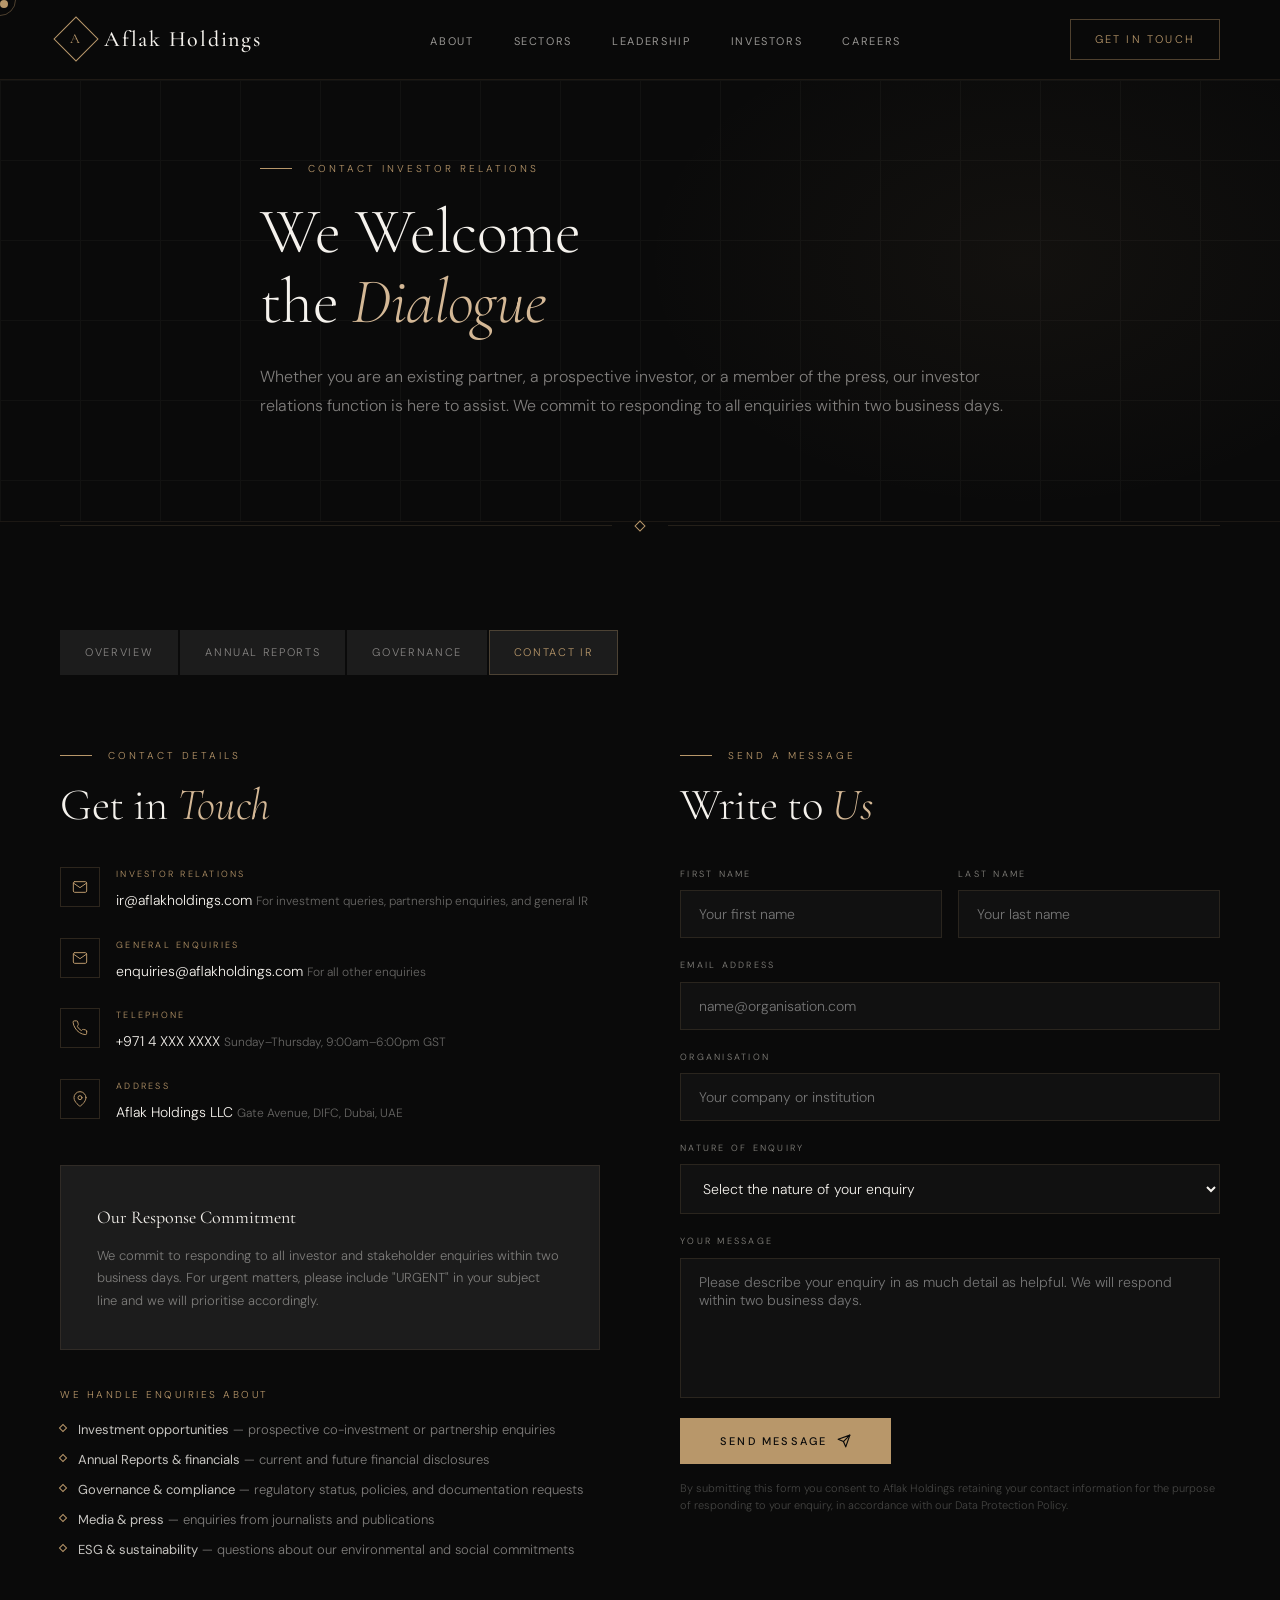
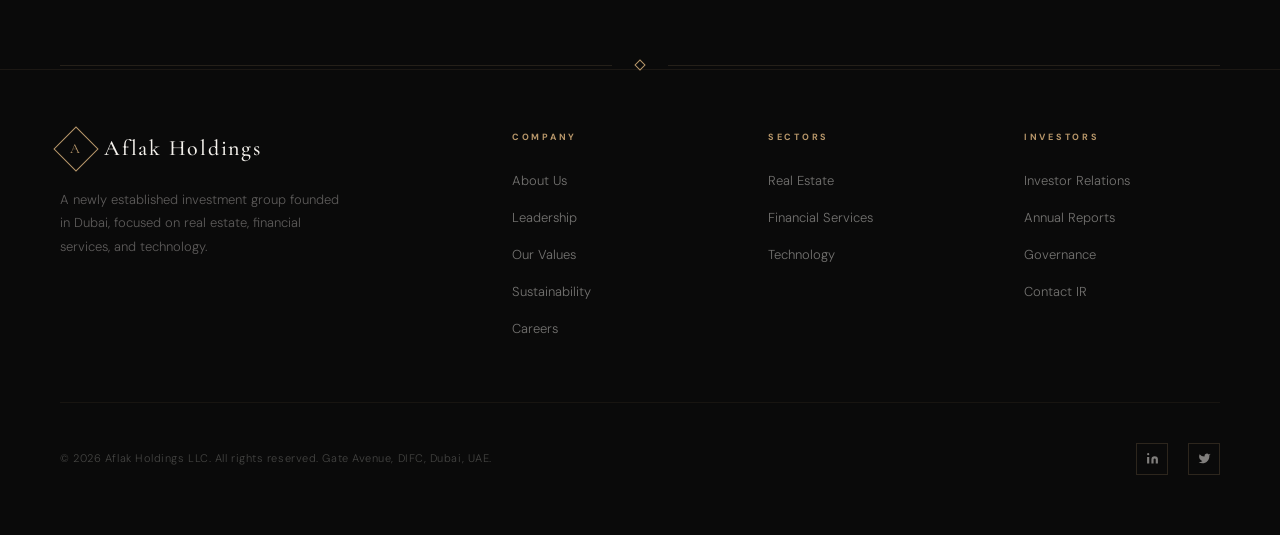
==== contact-ir.html @ 6c9a850c "Add files via upload" ====
<!DOCTYPE html>
<html lang="en">
<head>
<meta charset="UTF-8">
<meta name="viewport" content="width=device-width, initial-scale=1.0">
<title>Contact IR — Aflak Holdings</title>
<link rel="preconnect" href="https://fonts.googleapis.com">
<link rel="preconnect" href="https://fonts.gstatic.com" crossorigin>
<link href="https://fonts.googleapis.com/css2?family=Cormorant+Garamond:ital,wght@0,300;0,400;0,500;1,300;1,400&family=DM+Sans:wght@300;400;500&display=swap" rel="stylesheet">
<link rel="stylesheet" href="shared.css">
<style>
  .ir-nav { display:flex;gap:2px;margin-bottom:72px;flex-wrap:wrap; }
  .ir-nav a { padding:12px 24px;font-size:11px;letter-spacing:.15em;text-transform:uppercase;text-decoration:none;background:var(--charcoal);color:rgba(245,242,237,.5);transition:all .3s;border:1px solid transparent; }
  .ir-nav a.active,.ir-nav a:hover { color:var(--gold);border-color:rgba(184,151,106,.3); }

  .contact-layout { display:grid;grid-template-columns:1fr 1fr;gap:80px;align-items:start; }

  .contact-detail-block { display:flex;flex-direction:column;gap:24px; }
  .contact-detail-item { display:flex;gap:16px;align-items:flex-start; }
  .cd-icon { width:40px;height:40px;border:1px solid rgba(184,151,106,.2);display:flex;align-items:center;justify-content:center;flex-shrink:0; }
  .cd-icon svg { width:16px;height:16px;stroke:var(--gold);fill:none;stroke-width:1.5;stroke-linecap:round;stroke-linejoin:round; }
  .cd-label { font-size:9px;letter-spacing:.25em;text-transform:uppercase;color:var(--gold);margin-bottom:4px;display:block; }
  .cd-val { font-size:14px;color:var(--warm-white); }
  .cd-sub { font-size:12px;color:rgba(245,242,237,.4);margin-top:2px; }

  .response-sla {
    background: var(--charcoal);
    border: 1px solid rgba(184,151,106,.12);
    padding: 36px;
    margin-top: 40px;
  }
  .response-sla h4 { font-family:var(--serif);font-size:18px;font-weight:400;color:var(--warm-white);margin-bottom:12px; }
  .response-sla p { font-size:13px;color:rgba(245,242,237,.45);line-height:1.75; }

  .enquiry-types { display:flex;flex-direction:column;gap:8px;margin-top:36px; }
  .enquiry-type { display:flex;gap:12px;align-items:flex-start; }
  .et-diamond { width:6px;height:6px;border:1px solid var(--gold);transform:rotate(45deg);flex-shrink:0;margin-top:6px; }
  .et-text { font-size:13px;color:rgba(245,242,237,.5); }
  .et-text strong { color:rgba(245,242,237,.8);font-weight:400; }

  @media(max-width:1024px){ .contact-layout{grid-template-columns:1fr;gap:60px;} }
</style>
</head>
<body>

<div class="page-hero">
  <div class="page-hero-bg"></div>
  <div class="page-hero-grid"></div>
  <div class="page-hero-inner full">
    <div class="fade-in">
      <div class="eyebrow"><div class="eyebrow-line"></div><span>Contact Investor Relations</span></div>
      <h1>We Welcome<br>the <em>Dialogue</em></h1>
      <p class="page-hero-desc">Whether you are an existing partner, a prospective investor, or a member of the press, our investor relations function is here to assist. We commit to responding to all enquiries within two business days.</p>
    </div>
  </div>
</div>

<div class="divider"><div class="divider-line"></div><div class="divider-diamond"></div><div class="divider-line"></div></div>

<section>
  <div class="section-inner">
    <div class="ir-nav">
      <a href="investor-relations.html">Overview</a>
      <a href="annual-reports.html">Annual Reports</a>
      <a href="governance.html">Governance</a>
      <a href="contact-ir.html" class="active">Contact IR</a>
    </div>

    <div class="contact-layout">

      <!-- Left: contact details -->
      <div>
        <div class="section-eyebrow"><div class="section-eyebrow-line"></div><span>Contact Details</span></div>
        <h2 style="margin-bottom:36px;">Get in <em>Touch</em></h2>
        <div class="contact-detail-block">
          <div class="contact-detail-item">
            <div class="cd-icon"><svg viewBox="0 0 24 24"><path d="M4 4h16c1.1 0 2 .9 2 2v12c0 1.1-.9 2-2 2H4c-1.1 0-2-.9-2-2V6c0-1.1.9-2 2-2z"/><polyline points="22,6 12,13 2,6"/></svg></div>
            <div>
              <span class="cd-label">Investor Relations</span>
              <span class="cd-val"><a href="mailto:ir@aflakholdings.com" style="color:var(--warm-white);text-decoration:none;">ir@aflakholdings.com</a></span>
              <span class="cd-sub">For investment queries, partnership enquiries, and general IR</span>
            </div>
          </div>
          <div class="contact-detail-item">
            <div class="cd-icon"><svg viewBox="0 0 24 24"><path d="M4 4h16c1.1 0 2 .9 2 2v12c0 1.1-.9 2-2 2H4c-1.1 0-2-.9-2-2V6c0-1.1.9-2 2-2z"/><polyline points="22,6 12,13 2,6"/></svg></div>
            <div>
              <span class="cd-label">General Enquiries</span>
              <span class="cd-val"><a href="mailto:enquiries@aflakholdings.com" style="color:var(--warm-white);text-decoration:none;">enquiries@aflakholdings.com</a></span>
              <span class="cd-sub">For all other enquiries</span>
            </div>
          </div>
          <div class="contact-detail-item">
            <div class="cd-icon"><svg viewBox="0 0 24 24"><path d="M22 16.92v3a2 2 0 0 1-2.18 2 19.79 19.79 0 0 1-8.63-3.07A19.5 19.5 0 0 1 4.69 12 19.79 19.79 0 0 1 1.62 3.38 2 2 0 0 1 3.6 1.27h3a2 2 0 0 1 2 1.72c.127.96.361 1.903.7 2.81a2 2 0 0 1-.45 2.11L8.09 9.91a16 16 0 0 0 6 6l1.27-1.27a2 2 0 0 1 2.11-.45c.907.339 1.85.573 2.81.7A2 2 0 0 1 22 16.92z"/></svg></div>
            <div>
              <span class="cd-label">Telephone</span>
              <span class="cd-val">+971 4 XXX XXXX</span>
              <span class="cd-sub">Sunday–Thursday, 9:00am–6:00pm GST</span>
            </div>
          </div>
          <div class="contact-detail-item">
            <div class="cd-icon"><svg viewBox="0 0 24 24"><path d="M21 10c0 7-9 13-9 13s-9-6-9-13a9 9 0 0 1 18 0z"/><circle cx="12" cy="10" r="3"/></svg></div>
            <div>
              <span class="cd-label">Address</span>
              <span class="cd-val">Aflak Holdings LLC</span>
              <span class="cd-sub">Gate Avenue, DIFC, Dubai, UAE</span>
            </div>
          </div>
        </div>

        <div class="response-sla">
          <h4>Our Response Commitment</h4>
          <p>We commit to responding to all investor and stakeholder enquiries within two business days. For urgent matters, please include "URGENT" in your subject line and we will prioritise accordingly.</p>
        </div>

        <div class="enquiry-types" style="margin-top:36px;">
          <p style="font-size:10px;letter-spacing:.25em;text-transform:uppercase;color:var(--gold);margin-bottom:8px;">We Handle Enquiries About</p>
          <div class="enquiry-type"><div class="et-diamond"></div><div class="et-text"><strong>Investment opportunities</strong> — prospective co-investment or partnership enquiries</div></div>
          <div class="enquiry-type"><div class="et-diamond"></div><div class="et-text"><strong>Annual Reports & financials</strong> — current and future financial disclosures</div></div>
          <div class="enquiry-type"><div class="et-diamond"></div><div class="et-text"><strong>Governance & compliance</strong> — regulatory status, policies, and documentation requests</div></div>
          <div class="enquiry-type"><div class="et-diamond"></div><div class="et-text"><strong>Media & press</strong> — enquiries from journalists and publications</div></div>
          <div class="enquiry-type"><div class="et-diamond"></div><div class="et-text"><strong>ESG & sustainability</strong> — questions about our environmental and social commitments</div></div>
        </div>
      </div>

      <!-- Right: form -->
      <div>
        <div class="section-eyebrow"><div class="section-eyebrow-line"></div><span>Send a Message</span></div>
        <h2 style="margin-bottom:36px;">Write to <em>Us</em></h2>
        <div class="form-row">
          <div class="form-group"><label>First Name</label><input type="text" placeholder="Your first name"></div>
          <div class="form-group"><label>Last Name</label><input type="text" placeholder="Your last name"></div>
        </div>
        <div class="form-group"><label>Email Address</label><input type="email" placeholder="name@organisation.com"></div>
        <div class="form-group"><label>Organisation</label><input type="text" placeholder="Your company or institution"></div>
        <div class="form-group">
          <label>Nature of Enquiry</label>
          <select>
            <option value="">Select the nature of your enquiry</option>
            <option>Investment Partnership / Co-investment</option>
            <option>Annual Reports & Financial Information</option>
            <option>Governance & Compliance</option>
            <option>ESG & Sustainability</option>
            <option>Media & Press</option>
            <option>General Investor Enquiry</option>
            <option>Other</option>
          </select>
        </div>
        <div class="form-group"><label>Your Message</label><textarea placeholder="Please describe your enquiry in as much detail as helpful. We will respond within two business days."></textarea></div>
        <button class="form-submit" type="button">
          Send Message
          <svg width="14" height="14" viewBox="0 0 24 24" fill="none" stroke="currentColor" stroke-width="2" stroke-linecap="round" stroke-linejoin="round"><line x1="22" y1="2" x2="11" y2="13"/><polygon points="22 2 15 22 11 13 2 9 22 2"/></svg>
        </button>
        <p style="font-size:11px;color:rgba(245,242,237,.25);margin-top:16px;line-height:1.6;">By submitting this form you consent to Aflak Holdings retaining your contact information for the purpose of responding to your enquiry, in accordance with our Data Protection Policy.</p>
      </div>
    </div>
  </div>
</section>

<script src="shared.js"></script>
</body>
</html>
---- shared.css ----
*, *::before, *::after { margin: 0; padding: 0; box-sizing: border-box; }

:root {
  --gold: #B8976A;
  --gold-light: #D4B896;
  --gold-dark: #8A6E4A;
  --obsidian: #0A0A0A;
  --off-black: #111111;
  --charcoal: #1C1C1C;
  --slate: #2A2A2A;
  --warm-white: #F5F2ED;
  --cream: #EDE9E1;
  --muted: #888680;
  --serif: 'Cormorant Garamond', Georgia, serif;
  --sans: 'DM Sans', system-ui, sans-serif;
  --nav-height: 80px;
}

html { scroll-behavior: smooth; }

body {
  background: var(--obsidian);
  color: var(--warm-white);
  font-family: var(--sans);
  font-weight: 300;
  overflow-x: hidden;
  line-height: 1.7;
}

/* CURSOR */
.cursor { width:8px;height:8px;background:var(--gold);border-radius:50%;position:fixed;pointer-events:none;z-index:9999;transition:transform .15s ease,opacity .3s; }
.cursor-ring { width:32px;height:32px;border:1px solid rgba(184,151,106,.4);border-radius:50%;position:fixed;pointer-events:none;z-index:9998;transition:transform .4s cubic-bezier(.23,1,.32,1),opacity .3s; }

/* NAV */
nav {
  position: fixed;
  top: 0; left: 0; right: 0;
  height: var(--nav-height);
  display: flex;
  align-items: center;
  justify-content: space-between;
  padding: 0 60px;
  z-index: 1000;
  transition: background 0.6s ease, border-bottom 0.6s ease;
  background: rgba(10,10,10,0.96);
  backdrop-filter: blur(20px);
  border-bottom: 1px solid rgba(184,151,106,0.12);
}
.nav-logo {
  font-family: var(--serif);
  font-size: 22px;
  font-weight: 500;
  letter-spacing: 0.08em;
  color: var(--warm-white);
  text-decoration: none;
  display: flex;
  align-items: center;
  gap: 12px;
}
.nav-logo-mark {
  width: 32px; height: 32px;
  border: 1px solid var(--gold);
  display: flex; align-items: center; justify-content: center;
  transform: rotate(45deg);
  flex-shrink: 0;
}
.nav-logo-mark span {
  transform: rotate(-45deg);
  font-family: var(--serif);
  font-size: 14px;
  color: var(--gold);
  font-weight: 400;
}
.nav-links {
  display: flex;
  gap: 40px;
  list-style: none;
}
.nav-links a {
  font-size: 11px;
  font-weight: 400;
  letter-spacing: 0.15em;
  text-transform: uppercase;
  color: rgba(245,242,237,0.6);
  text-decoration: none;
  transition: color 0.3s;
  position: relative;
}
.nav-links a::after {
  content: '';
  position: absolute;
  bottom: -4px; left: 0;
  width: 0; height: 1px;
  background: var(--gold);
  transition: width 0.3s ease;
}
.nav-links a:hover, .nav-links a.active { color: var(--warm-white); }
.nav-links a:hover::after, .nav-links a.active::after { width: 100%; }
.nav-cta {
  font-size: 11px;
  letter-spacing: 0.2em;
  text-transform: uppercase;
  color: var(--gold);
  text-decoration: none;
  border: 1px solid rgba(184,151,106,0.4);
  padding: 10px 24px;
  transition: all 0.3s;
}
.nav-cta:hover { background: var(--gold); color: var(--obsidian); border-color: var(--gold); }

/* PAGE HERO (inner pages) */
.page-hero {
  padding: 160px 60px 100px;
  position: relative;
  overflow: hidden;
  border-bottom: 1px solid rgba(184,151,106,0.1);
}
.page-hero-bg {
  position: absolute;
  inset: 0;
  background: radial-gradient(ellipse 50% 80% at 80% 50%, rgba(184,151,106,0.05) 0%, transparent 60%);
}
.page-hero-grid {
  position: absolute;
  inset: 0;
  opacity: 0.03;
  background-image: linear-gradient(rgba(245,242,237,1) 1px, transparent 1px), linear-gradient(90deg, rgba(245,242,237,1) 1px, transparent 1px);
  background-size: 80px 80px;
}
.page-hero-inner {
  max-width: 1200px;
  margin: 0 auto;
  position: relative;
  z-index: 2;
  display: grid;
  grid-template-columns: 1fr 1fr;
  gap: 80px;
  align-items: end;
}
.page-hero-inner.full { grid-template-columns: 1fr; max-width: 760px; }
.eyebrow {
  display: flex;
  align-items: center;
  gap: 16px;
  margin-bottom: 20px;
}
.eyebrow-line { width: 32px; height: 1px; background: var(--gold); }
.eyebrow span {
  font-size: 10px;
  letter-spacing: 0.3em;
  text-transform: uppercase;
  color: var(--gold);
}
h1 {
  font-family: var(--serif);
  font-size: clamp(44px, 5vw, 72px);
  font-weight: 300;
  line-height: 1.1;
  letter-spacing: -0.01em;
  color: var(--warm-white);
  margin-bottom: 24px;
}
h1 em { font-style: italic; color: var(--gold-light); }
.page-hero-desc {
  font-size: 16px;
  color: rgba(245,242,237,0.5);
  line-height: 1.85;
}
.page-hero-right p {
  font-size: 15px;
  color: rgba(245,242,237,0.45);
  line-height: 1.9;
}

/* SECTION BASE */
section { padding: 100px 60px; }
.section-inner { max-width: 1200px; margin: 0 auto; }

h2 {
  font-family: var(--serif);
  font-size: clamp(32px, 3.5vw, 50px);
  font-weight: 300;
  line-height: 1.15;
  letter-spacing: -0.01em;
}
h2 em { font-style: italic; color: var(--gold-light); }
h3 {
  font-family: var(--serif);
  font-size: 24px;
  font-weight: 400;
  line-height: 1.3;
  color: var(--warm-white);
}

/* DIVIDER */
.divider { display:flex;align-items:center;gap:24px;padding:0 60px; }
.divider-line { flex:1;height:1px;background:rgba(184,151,106,.15); }
.divider-diamond { width:8px;height:8px;border:1px solid var(--gold);transform:rotate(45deg);flex-shrink:0; }

/* BUTTONS */
.btn-primary {
  display: inline-flex;
  align-items: center;
  gap: 12px;
  background: var(--gold);
  color: var(--obsidian);
  padding: 14px 32px;
  font-size: 11px;
  letter-spacing: 0.2em;
  text-transform: uppercase;
  font-weight: 500;
  text-decoration: none;
  transition: opacity 0.3s;
}
.btn-primary:hover { opacity: 0.85; }
.btn-ghost {
  display: inline-flex;
  align-items: center;
  gap: 10px;
  color: rgba(245,242,237,0.6);
  font-size: 11px;
  letter-spacing: 0.2em;
  text-transform: uppercase;
  text-decoration: none;
  transition: color 0.3s;
  border: 1px solid rgba(184,151,106,0.25);
  padding: 12px 28px;
}
.btn-ghost:hover { color: var(--warm-white); border-color: rgba(184,151,106,0.5); }

/* SECTION EYEBROW */
.section-eyebrow { display:flex;align-items:center;gap:16px;margin-bottom:16px; }
.section-eyebrow-line { width:32px;height:1px;background:var(--gold); }
.section-eyebrow span { font-size:10px;letter-spacing:.3em;text-transform:uppercase;color:var(--gold); }

/* CARDS */
.card {
  background: var(--charcoal);
  border: 1px solid rgba(184,151,106,0.1);
  padding: 40px;
  transition: border-color 0.3s;
}
.card:hover { border-color: rgba(184,151,106,0.28); }
.card-gold-bar {
  position: relative;
  padding-left: 28px;
}
.card-gold-bar::before {
  content: '';
  position: absolute;
  left: 0; top: 0;
  width: 3px; height: 100%;
  background: linear-gradient(to bottom, var(--gold), transparent);
}

/* TWO-COL PROSE LAYOUT */
.prose-grid {
  display: grid;
  grid-template-columns: 1fr 1fr;
  gap: 80px;
  align-items: start;
}
.prose-grid.wide { grid-template-columns: 3fr 2fr; }
.prose p {
  font-size: 15px;
  color: rgba(245,242,237,0.55);
  line-height: 1.9;
  margin-bottom: 20px;
}
.prose p:last-child { margin-bottom: 0; }

/* STAT ROW */
.stat-row {
  display: grid;
  grid-template-columns: repeat(3, 1fr);
  gap: 0;
  border: 1px solid rgba(184,151,106,0.1);
  margin-top: 60px;
}
.stat-item {
  padding: 48px 36px;
  border-right: 1px solid rgba(184,151,106,0.1);
}
.stat-item:last-child { border-right: none; }
.stat-val {
  font-family: var(--serif);
  font-size: 48px;
  font-weight: 300;
  color: var(--warm-white);
  line-height: 1;
  display: block;
  margin-bottom: 8px;
}
.stat-suffix { color: var(--gold); font-size: 0.65em; }
.stat-label {
  font-size: 10px;
  letter-spacing: 0.22em;
  text-transform: uppercase;
  color: var(--muted);
}

/* TAG / BADGE */
.tag {
  display: inline-block;
  font-size: 9px;
  letter-spacing: 0.25em;
  text-transform: uppercase;
  color: var(--gold);
  border: 1px solid rgba(184,151,106,0.3);
  padding: 5px 12px;
  margin-bottom: 16px;
}

/* FOOTER */
footer {
  background: var(--obsidian);
  border-top: 1px solid rgba(184,151,106,0.1);
  padding: 60px;
}
.footer-inner {
  max-width: 1200px;
  margin: 0 auto;
  display: grid;
  grid-template-columns: 2fr 1fr 1fr 1fr;
  gap: 60px;
  margin-bottom: 60px;
}
.footer-brand p {
  font-size: 13px;
  color: rgba(245,242,237,0.35);
  line-height: 1.8;
  margin-top: 20px;
  max-width: 280px;
}
.footer-col h4 {
  font-size: 9px;
  letter-spacing: 0.3em;
  text-transform: uppercase;
  color: var(--gold);
  margin-bottom: 20px;
}
.footer-col ul { list-style: none; display: flex; flex-direction: column; gap: 10px; }
.footer-col ul a {
  font-size: 13px;
  color: rgba(245,242,237,0.45);
  text-decoration: none;
  transition: color 0.2s;
}
.footer-col ul a:hover { color: var(--warm-white); }
.footer-bottom {
  max-width: 1200px;
  margin: 0 auto;
  display: flex;
  justify-content: space-between;
  align-items: center;
  padding-top: 40px;
  border-top: 1px solid rgba(184,151,106,0.08);
}
.footer-bottom p { font-size: 11px; color: rgba(245,242,237,0.25); letter-spacing: 0.05em; }
.footer-social { display: flex; gap: 20px; }
.footer-social a {
  width: 32px; height: 32px;
  border: 1px solid rgba(184,151,106,0.2);
  display: flex; align-items: center; justify-content: center;
  text-decoration: none;
  transition: border-color 0.3s, background 0.3s;
}
.footer-social a:hover { border-color: var(--gold); background: rgba(184,151,106,0.1); }
.footer-social svg { width: 13px; height: 13px; fill: rgba(245,242,237,0.5); }
.footer-social a:hover svg { fill: var(--gold); }

/* FORM STYLES */
.form-group { display: flex; flex-direction: column; gap: 8px; margin-bottom: 20px; }
.form-group label { font-size: 9px; letter-spacing: 0.25em; text-transform: uppercase; color: var(--muted); }
.form-group input, .form-group textarea, .form-group select {
  background: var(--off-black);
  border: 1px solid rgba(184,151,106,0.15);
  color: var(--warm-white);
  padding: 14px 18px;
  font-family: var(--sans);
  font-size: 14px;
  font-weight: 300;
  outline: none;
  transition: border-color 0.3s;
  width: 100%;
}
.form-group input:focus, .form-group textarea:focus, .form-group select:focus { border-color: rgba(184,151,106,0.5); }
.form-group select option { background: var(--charcoal); }
.form-group textarea { resize: none; height: 140px; }
.form-row { display: grid; grid-template-columns: 1fr 1fr; gap: 16px; }
.form-submit {
  background: var(--gold);
  border: none;
  color: var(--obsidian);
  padding: 16px 40px;
  font-family: var(--sans);
  font-size: 11px;
  letter-spacing: 0.2em;
  text-transform: uppercase;
  font-weight: 500;
  cursor: pointer;
  transition: opacity 0.3s;
  display: inline-flex;
  align-items: center;
  gap: 10px;
}
.form-submit:hover { opacity: 0.85; }

/* ANIMATIONS */
@keyframes fadeUp {
  from { opacity: 0; transform: translateY(24px); }
  to { opacity: 1; transform: translateY(0); }
}
.fade-in { animation: fadeUp 0.9s cubic-bezier(0.23,1,0.32,1) both; }
.fade-in-2 { animation: fadeUp 0.9s cubic-bezier(0.23,1,0.32,1) 0.15s both; }
.fade-in-3 { animation: fadeUp 0.9s cubic-bezier(0.23,1,0.32,1) 0.3s both; }

/* RESPONSIVE */
@media (max-width: 1024px) {
  nav { padding: 0 32px; }
  section { padding: 80px 32px; }
  .page-hero { padding: 140px 32px 80px; }
  .divider { padding: 0 32px; }
  footer { padding: 60px 32px; }
  .page-hero-inner { grid-template-columns: 1fr; gap: 32px; }
  .prose-grid, .prose-grid.wide { grid-template-columns: 1fr; gap: 40px; }
  .stat-row { grid-template-columns: 1fr 1fr; }
  .footer-inner { grid-template-columns: 1fr 1fr; }
}
@media (max-width: 768px) {
  .nav-links, .nav-cta { display: none; }
  .stat-row { grid-template-columns: 1fr; }
  .footer-inner { grid-template-columns: 1fr; }
  .form-row { grid-template-columns: 1fr; }
}
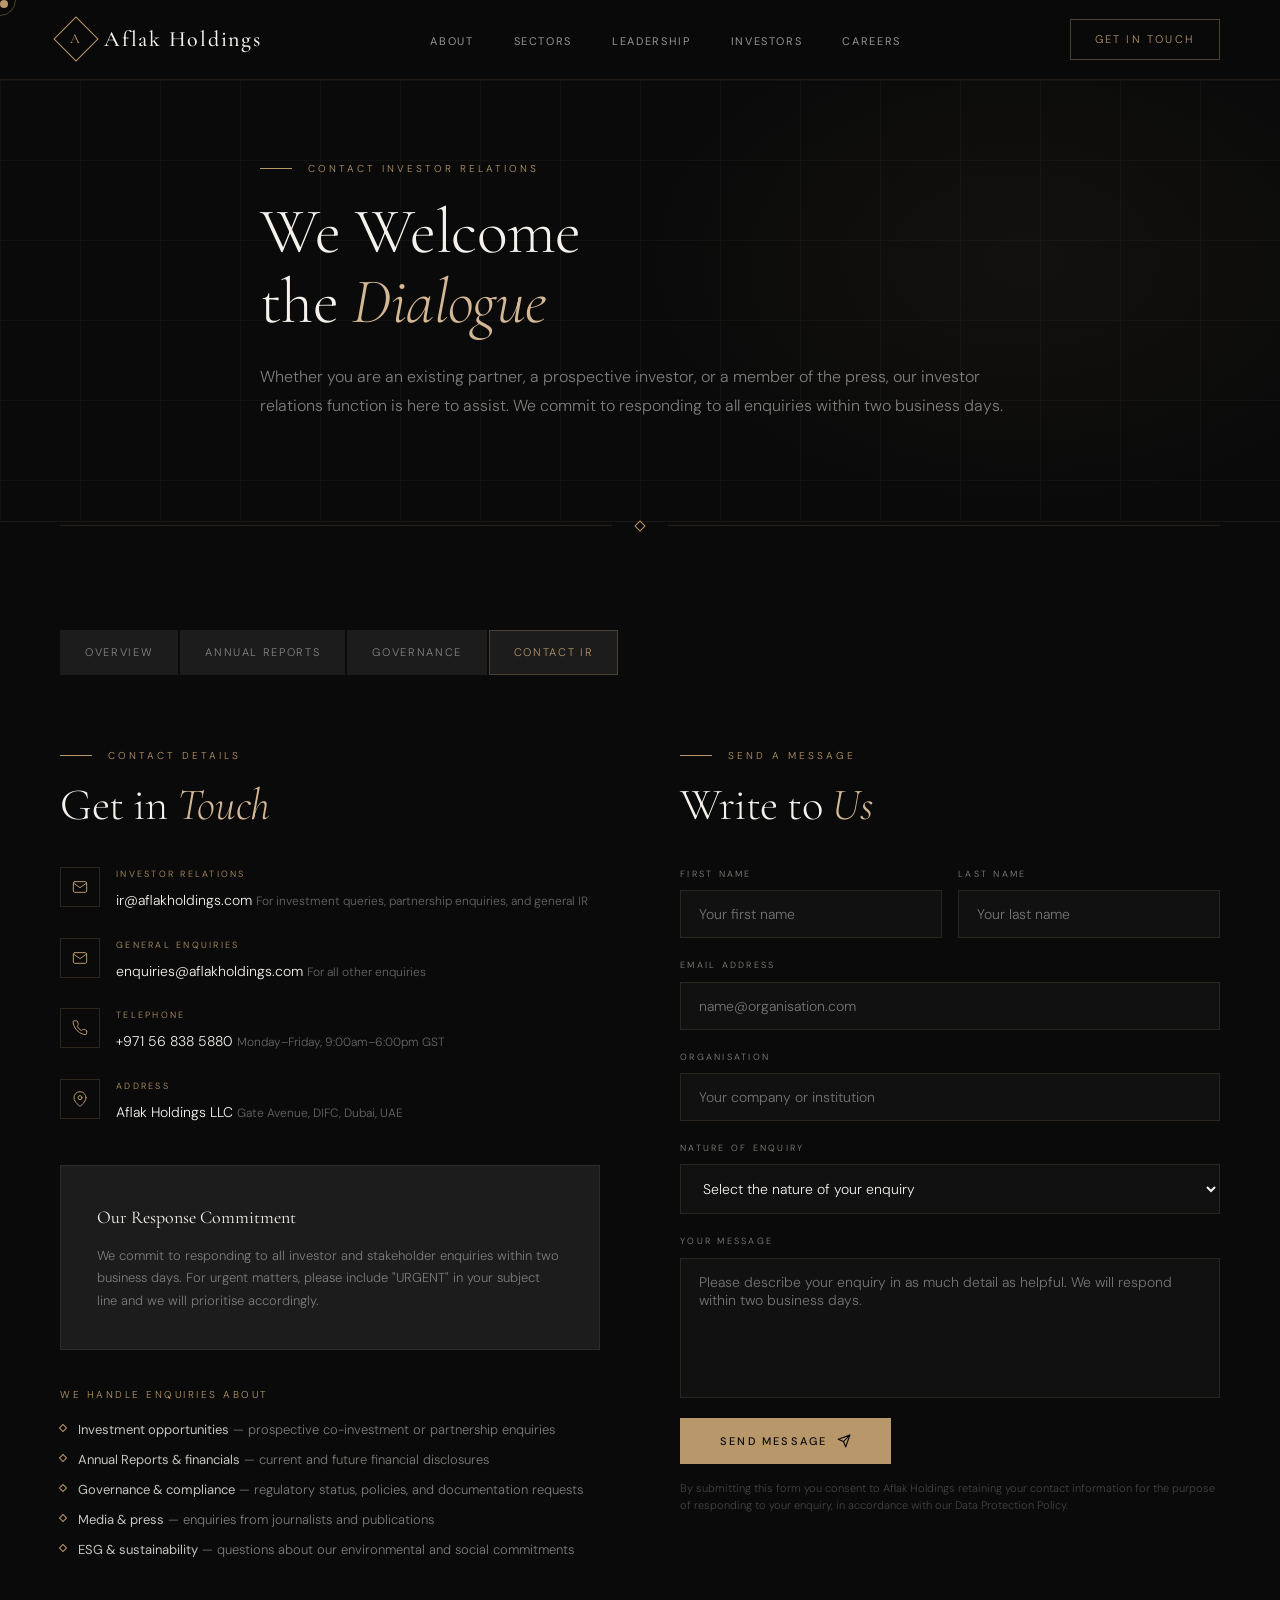
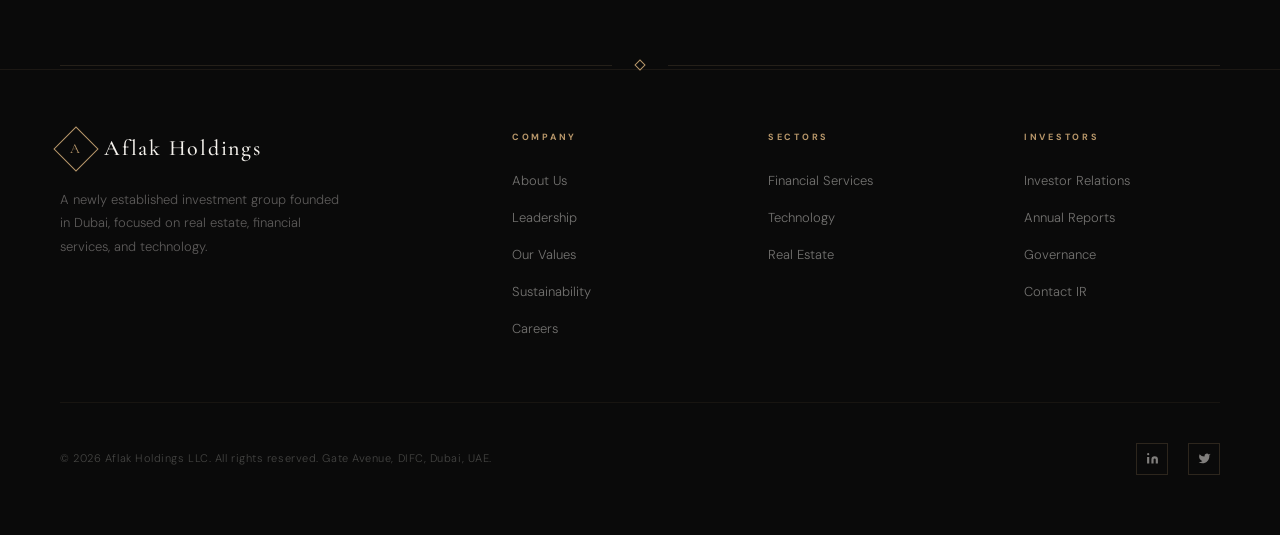
==== commit e1a3a713: "Add files via upload" ====
--- a/contact-ir.html
+++ b/contact-ir.html
@@ -77,7 +77,7 @@
             <div class="cd-icon"><svg viewBox="0 0 24 24"><path d="M4 4h16c1.1 0 2 .9 2 2v12c0 1.1-.9 2-2 2H4c-1.1 0-2-.9-2-2V6c0-1.1.9-2 2-2z"/><polyline points="22,6 12,13 2,6"/></svg></div>
             <div>
               <span class="cd-label">Investor Relations</span>
-              <span class="cd-val"><a href="mailto:ir@aflakholdings.com" style="color:var(--warm-white);text-decoration:none;">ir@aflakholdings.com</a></span>
+              <span class="cd-val"><a href="mailto:melvin@aflakholdings.com" style="color:var(--warm-white);text-decoration:none;">ir@aflakholdings.com</a></span>
               <span class="cd-sub">For investment queries, partnership enquiries, and general IR</span>
             </div>
           </div>
@@ -85,7 +85,7 @@
             <div class="cd-icon"><svg viewBox="0 0 24 24"><path d="M4 4h16c1.1 0 2 .9 2 2v12c0 1.1-.9 2-2 2H4c-1.1 0-2-.9-2-2V6c0-1.1.9-2 2-2z"/><polyline points="22,6 12,13 2,6"/></svg></div>
             <div>
               <span class="cd-label">General Enquiries</span>
-              <span class="cd-val"><a href="mailto:enquiries@aflakholdings.com" style="color:var(--warm-white);text-decoration:none;">enquiries@aflakholdings.com</a></span>
+              <span class="cd-val"><a href="mailto:melvin@aflakholdings.com" style="color:var(--warm-white);text-decoration:none;">enquiries@aflakholdings.com</a></span>
               <span class="cd-sub">For all other enquiries</span>
             </div>
           </div>
@@ -93,8 +93,8 @@
             <div class="cd-icon"><svg viewBox="0 0 24 24"><path d="M22 16.92v3a2 2 0 0 1-2.18 2 19.79 19.79 0 0 1-8.63-3.07A19.5 19.5 0 0 1 4.69 12 19.79 19.79 0 0 1 1.62 3.38 2 2 0 0 1 3.6 1.27h3a2 2 0 0 1 2 1.72c.127.96.361 1.903.7 2.81a2 2 0 0 1-.45 2.11L8.09 9.91a16 16 0 0 0 6 6l1.27-1.27a2 2 0 0 1 2.11-.45c.907.339 1.85.573 2.81.7A2 2 0 0 1 22 16.92z"/></svg></div>
             <div>
               <span class="cd-label">Telephone</span>
-              <span class="cd-val">+971 4 XXX XXXX</span>
-              <span class="cd-sub">Sunday–Thursday, 9:00am–6:00pm GST</span>
+              <span class="cd-val">+971 56 838 5880</span>
+              <span class="cd-sub">Monday–Friday, 9:00am–6:00pm GST</span>
             </div>
           </div>
           <div class="contact-detail-item">
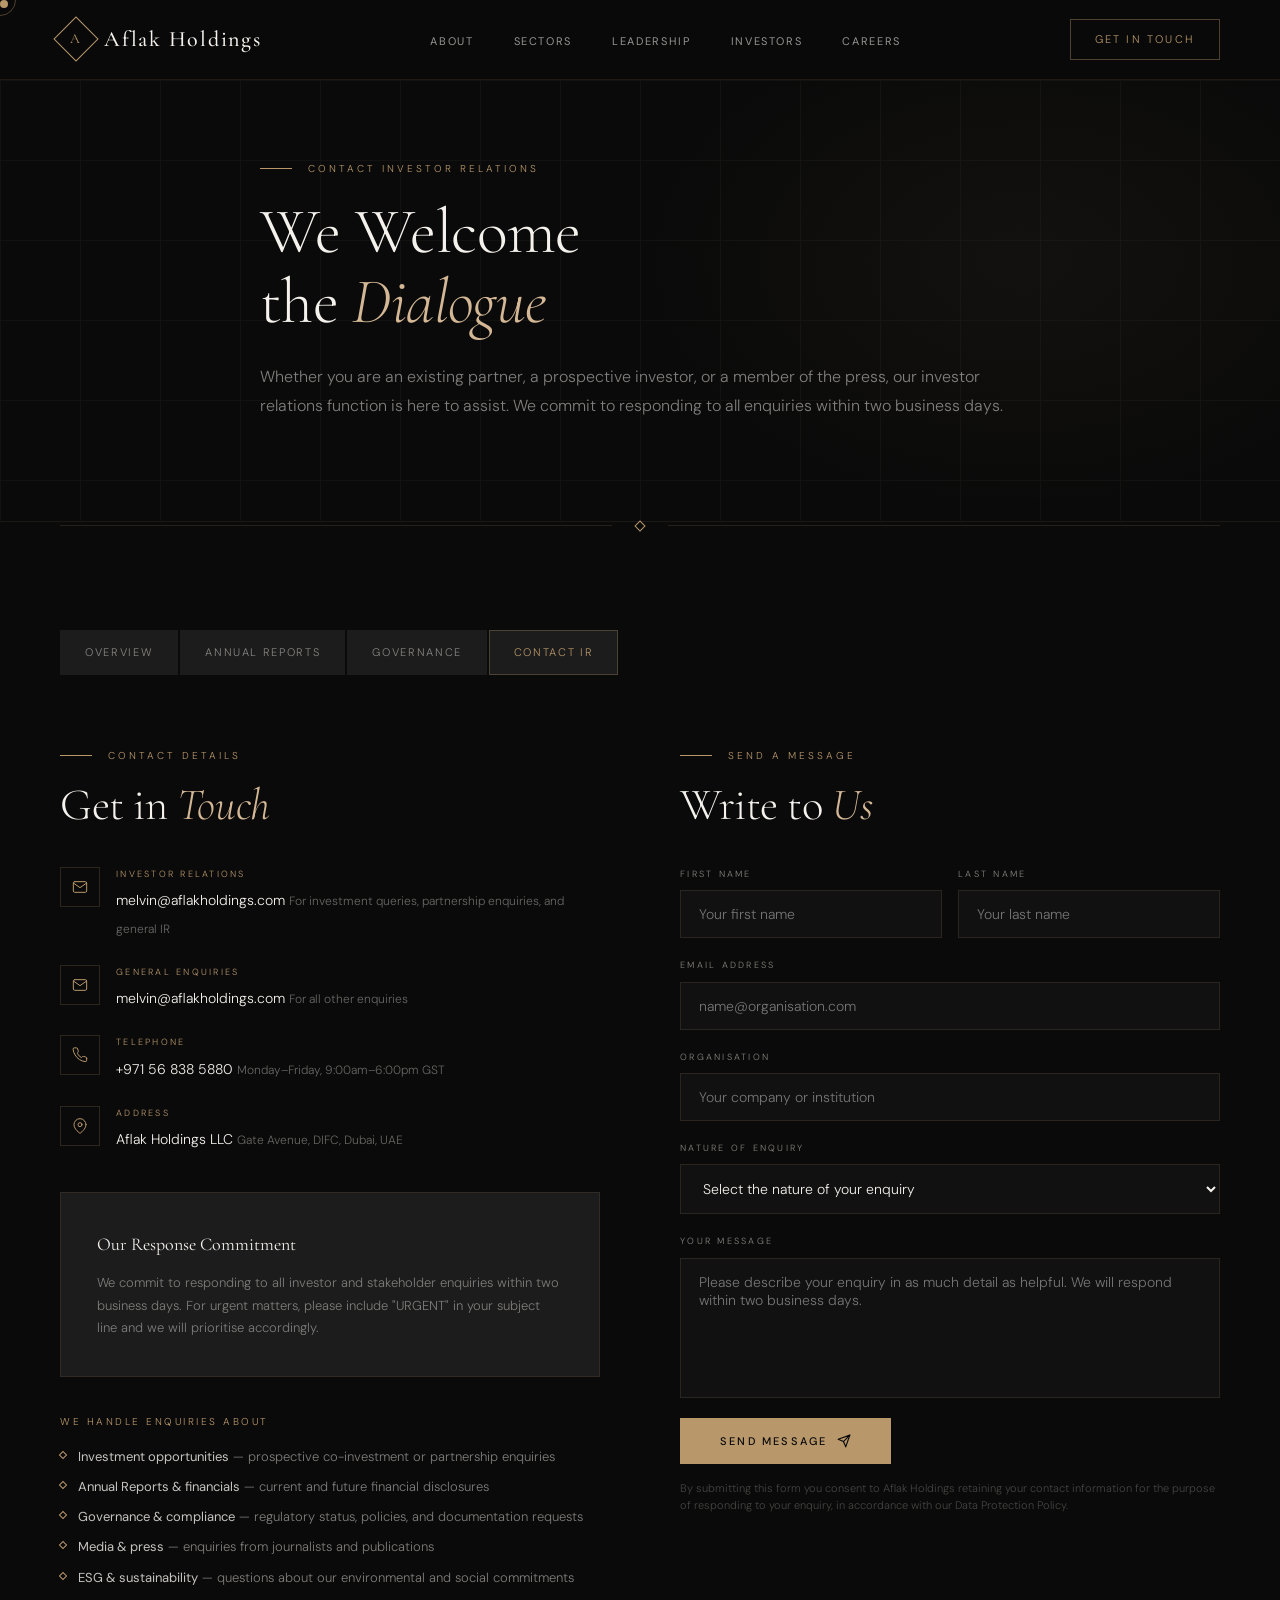
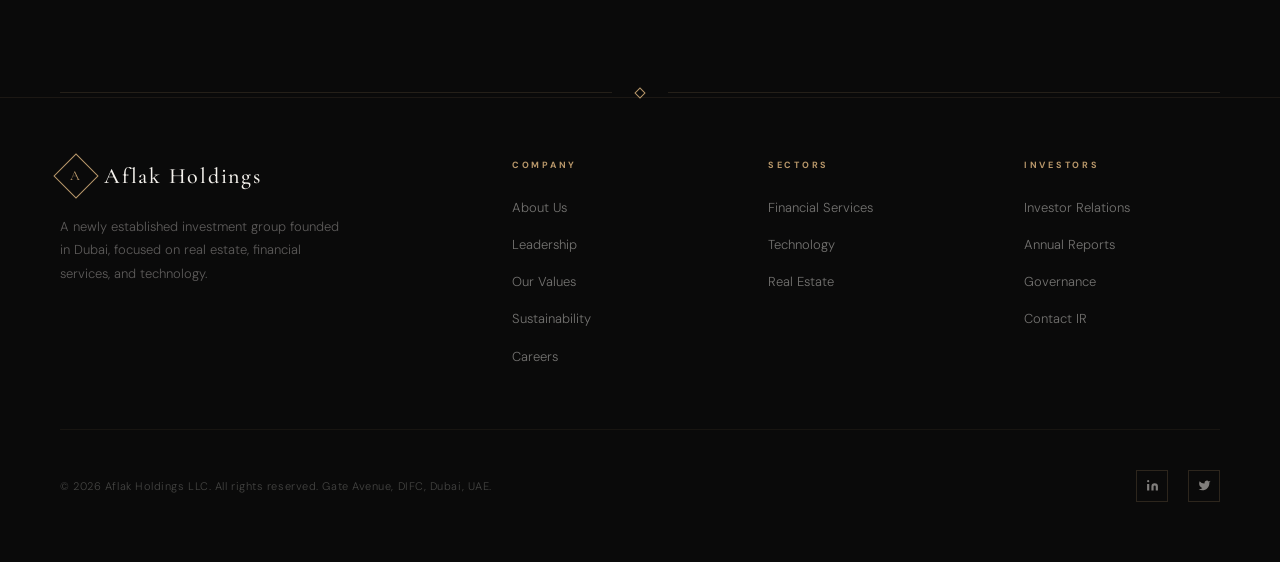
==== commit c424d204: "Add files via upload" ====
--- a/contact-ir.html
+++ b/contact-ir.html
@@ -77,7 +77,7 @@
             <div class="cd-icon"><svg viewBox="0 0 24 24"><path d="M4 4h16c1.1 0 2 .9 2 2v12c0 1.1-.9 2-2 2H4c-1.1 0-2-.9-2-2V6c0-1.1.9-2 2-2z"/><polyline points="22,6 12,13 2,6"/></svg></div>
             <div>
               <span class="cd-label">Investor Relations</span>
-              <span class="cd-val"><a href="mailto:melvin@aflakholdings.com" style="color:var(--warm-white);text-decoration:none;">ir@aflakholdings.com</a></span>
+              <span class="cd-val"><a href="mailto:melvin@aflakholdings.com" style="color:var(--warm-white);text-decoration:none;">melvin@aflakholdings.com</a></span>
               <span class="cd-sub">For investment queries, partnership enquiries, and general IR</span>
             </div>
           </div>
@@ -85,7 +85,7 @@
             <div class="cd-icon"><svg viewBox="0 0 24 24"><path d="M4 4h16c1.1 0 2 .9 2 2v12c0 1.1-.9 2-2 2H4c-1.1 0-2-.9-2-2V6c0-1.1.9-2 2-2z"/><polyline points="22,6 12,13 2,6"/></svg></div>
             <div>
               <span class="cd-label">General Enquiries</span>
-              <span class="cd-val"><a href="mailto:melvin@aflakholdings.com" style="color:var(--warm-white);text-decoration:none;">enquiries@aflakholdings.com</a></span>
+              <span class="cd-val"><a href="mailto:melvin@aflakholdings.com" style="color:var(--warm-white);text-decoration:none;">melvin@aflakholdings.com</a></span>
               <span class="cd-sub">For all other enquiries</span>
             </div>
           </div>
